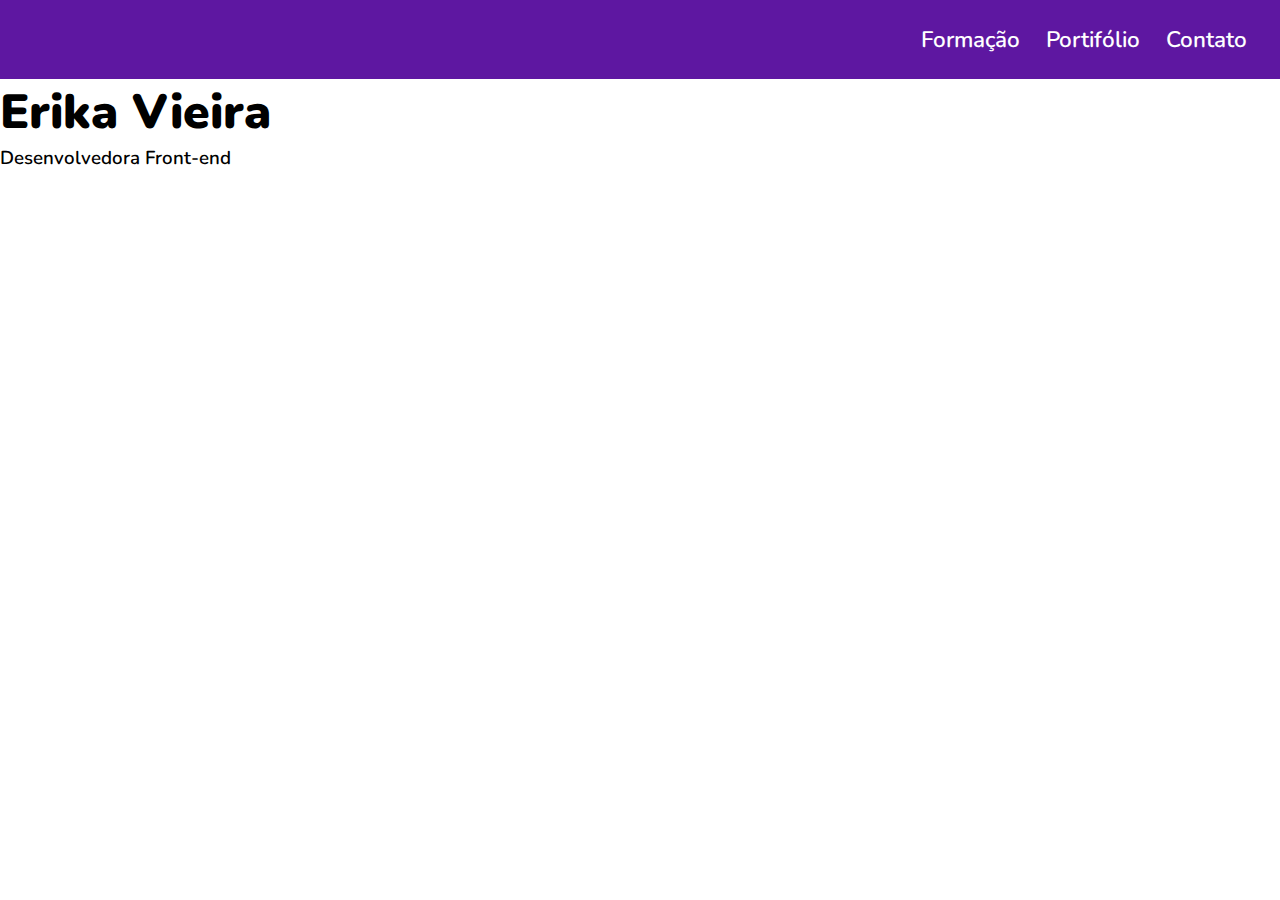
==== index.html @ fc91c20b "insere criacao do projeto" ====
<!DOCTYPE html>
<html lang="pt-br">
<head>
    <meta charset="UTF-8">
    <meta http-equiv="X-UA-Compatible" content="IE=edge">
    <meta name="viewport" content="width=device-width, initial-scale=1.0">
    <link rel="preconnect" href="https://fonts.googleapis.com">
    <link rel="preconnect" href="https://fonts.gstatic.com" crossorigin>
    <link href="https://fonts.googleapis.com/css2?family=Nunito:ital,wght@0,300;0,600;0,900;1,200&display=swap" rel="stylesheet">
    <link rel="stylesheet" href="./style.css">
    <title>Projetinho Final</title>
</head>
<body>
    <header id="menu">
        <ul>
            <li><a href="#formacao">Formação</a></li>
            <li><a href="#portifolio">Portifólio</a></li>
            <li><a href="#contato">Contato</a></li>
        </ul>
    </header>
    <section class="container-perfil" id="perfil">
        <img>
        <h2>Erika Vieira</h2>
        <h3>Desenvolvedora Front-end</h3>
        <div>

        </div>
    </section>
    <section id="formacao">
        
    </section>
    <section id="portifolio">
        
    </section>
    <section id="contato">
        
    </section>
</body>
</html>
---- style.css ----
/*Font Family:  font-family: 'Nunito', sans-serif;  200, 300, 600, 900*/

* {
    box-sizing: border-box;
    margin: 0;
}

#menu {
    padding: 1.5em;
    background-color: rgb(94, 23, 161);
}
#menu ul {
    display: flex;
    justify-content: right;
    align-items: flex-end;
    gap: 0.5em;
}
#menu li {
    list-style: none;
    font-family: 'Nunito', sans-serif;
    font-weight: 600;
    font-size: 1.4em;
}
a {
    text-decoration: none;
    color: white;
    margin: 0.4em;
}
.container-perfil {
    display: flex;
    flex-direction: column;
}
h2 {
    font-size: 3em;
    font-family: 'Nunito', sans-serif;
    font-weight: 900;
}
#perfil h3{
    font-family: 'Nunito', sans-serif;
    font-weight: 600;
}
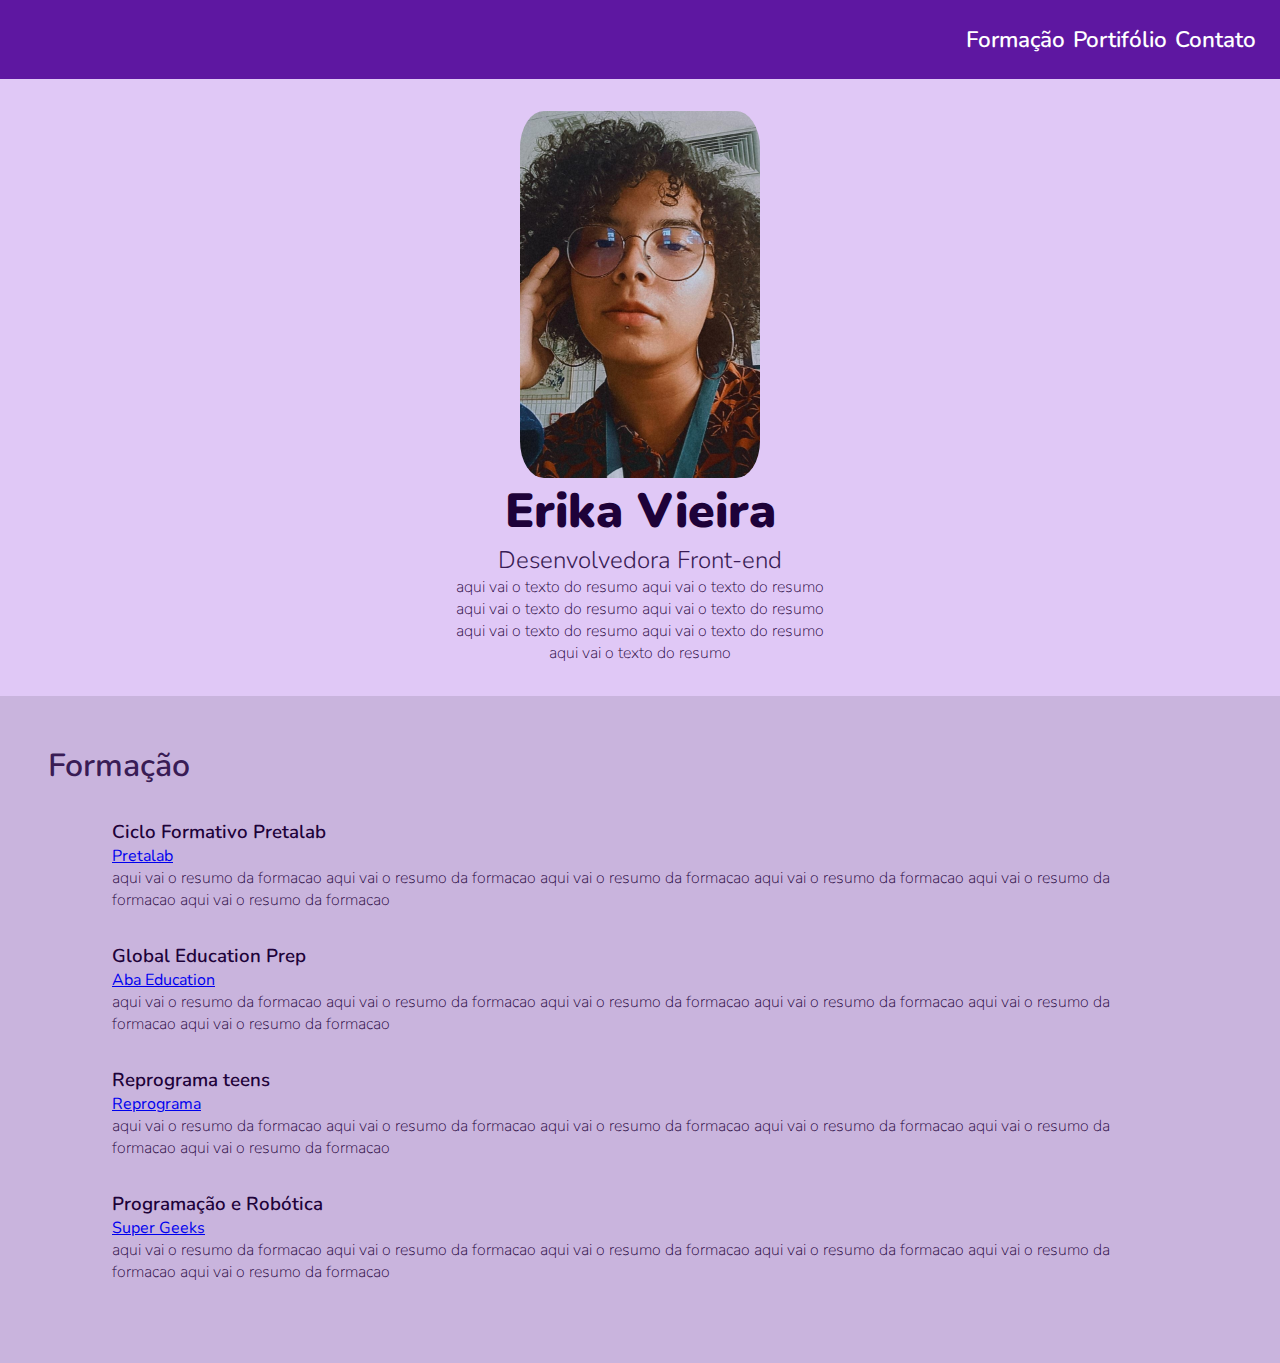
==== commit 24e21681: "add perfil e área de formacoes" ====
--- a/index.html
+++ b/index.html
@@ -19,16 +19,63 @@
         </ul>
     </header>
     <section class="container-perfil" id="perfil">
-        <img>
-        <h2>Erika Vieira</h2>
-        <h3>Desenvolvedora Front-end</h3>
+        <img class="imagem-perfil" src="./assets/imagem-perfil.jpg"/>
+        <h1>Erika Vieira</h1>
+        <h2>Desenvolvedora Front-end</h2>
         <div>
-
+            <p>
+            aqui vai o texto do resumo
+            aqui vai o texto do resumo 
+            aqui vai o texto do resumo 
+            aqui vai o texto do resumo 
+            aqui vai o texto do resumo 
+            aqui vai o texto do resumo 
+            aqui vai o texto do resumo  
+            </p>
         </div>
     </section>
+
     <section id="formacao">
-        
+        <h2>Formação</h2>
+        <div id="container-formacao">
+            <div class="formacoes">
+            <h3>Ciclo Formativo Pretalab</h3>
+            <a href="https://www.pretalab.com/" target="_blank">Pretalab</a>
+            <p>aqui vai o resumo da formacao aqui vai o resumo da formacao
+            aqui vai o resumo da formacao aqui vai o resumo da formacao
+            aqui vai o resumo da formacao aqui vai o resumo da formacao
+            </p>
+            </div>
+
+            <div class="formacoes">
+            <h3>Global Education Prep</h3>
+            <a href="https://www.estudenaaba.com/" target="_blank">Aba Education</a>
+            <p>aqui vai o resumo da formacao aqui vai o resumo da formacao
+            aqui vai o resumo da formacao aqui vai o resumo da formacao
+            aqui vai o resumo da formacao aqui vai o resumo da formacao
+            </p>
+            </div>
+
+            <div class="formacoes">
+            <h3>Reprograma teens</h3>
+            <a href="https://reprograma.com.br/" target="_blank">Reprograma</a>
+            <p>aqui vai o resumo da formacao aqui vai o resumo da formacao
+            aqui vai o resumo da formacao aqui vai o resumo da formacao
+            aqui vai o resumo da formacao aqui vai o resumo da formacao
+            </p>
+            </div>
+
+            <div class="formacoes">
+            <h3>Programação e Robótica</h3>
+            <a href="https://supergeeks.com.br/" target="_blank">Super Geeks</a>
+            <p>aqui vai o resumo da formacao aqui vai o resumo da formacao
+            aqui vai o resumo da formacao aqui vai o resumo da formacao
+            aqui vai o resumo da formacao aqui vai o resumo da formacao
+            </p>
+            </div>
+        </div>
     </section>
+
     <section id="portifolio">
         
     </section>
--- a/style.css
+++ b/style.css
@@ -22,21 +22,61 @@
     font-weight: 600;
     font-size: 1.4em;
 }
-a {
+#menu a {
+    color: white;
     text-decoration: none;
-    color: white;
-    margin: 0.4em;
 }
 .container-perfil {
+    padding: 2em;
     display: flex;
     flex-direction: column;
+    align-items: center;
+    background-color:rgb(224, 200, 246); ;
 }
-h2 {
+.imagem-perfil {
+    border-radius: 10%;
+    width: 15em;
+}
+h1 {
+    color: rgb(30, 2, 57);
     font-size: 3em;
     font-family: 'Nunito', sans-serif;
     font-weight: 900;
 }
-#perfil h3{
+h2{
+    color: rgb(57, 28, 85);
     font-family: 'Nunito', sans-serif;
+    font-weight: 300;
+    font-size: 1.5em;
+}
+#perfil p {
+    font-family:'Nunito', sans-serif;
+    color: rgb(30, 2, 57);
+    font-weight: 200;
+    width: 25em;
+    text-align: center;
+}
+#container-formacao{
+    margin: 2em;
+}
+#formacao{
+    font-family: 'Nunito', sans-serif;
+    background-color:rgb(201, 180, 221); ;
+    padding: 3em;
+}
+#formacao h2 {
     font-weight: 600;
+    font-size: 2em;
+}
+h3 {
+    color: rgb(30, 2, 57);
+    font-weight: 600;
+}
+#formacao p {
+    color: rgb(30, 2, 57);
+    font-weight: 200;
+    font-size: 1em;
+}
+.formacoes {
+    margin: 2em;
 }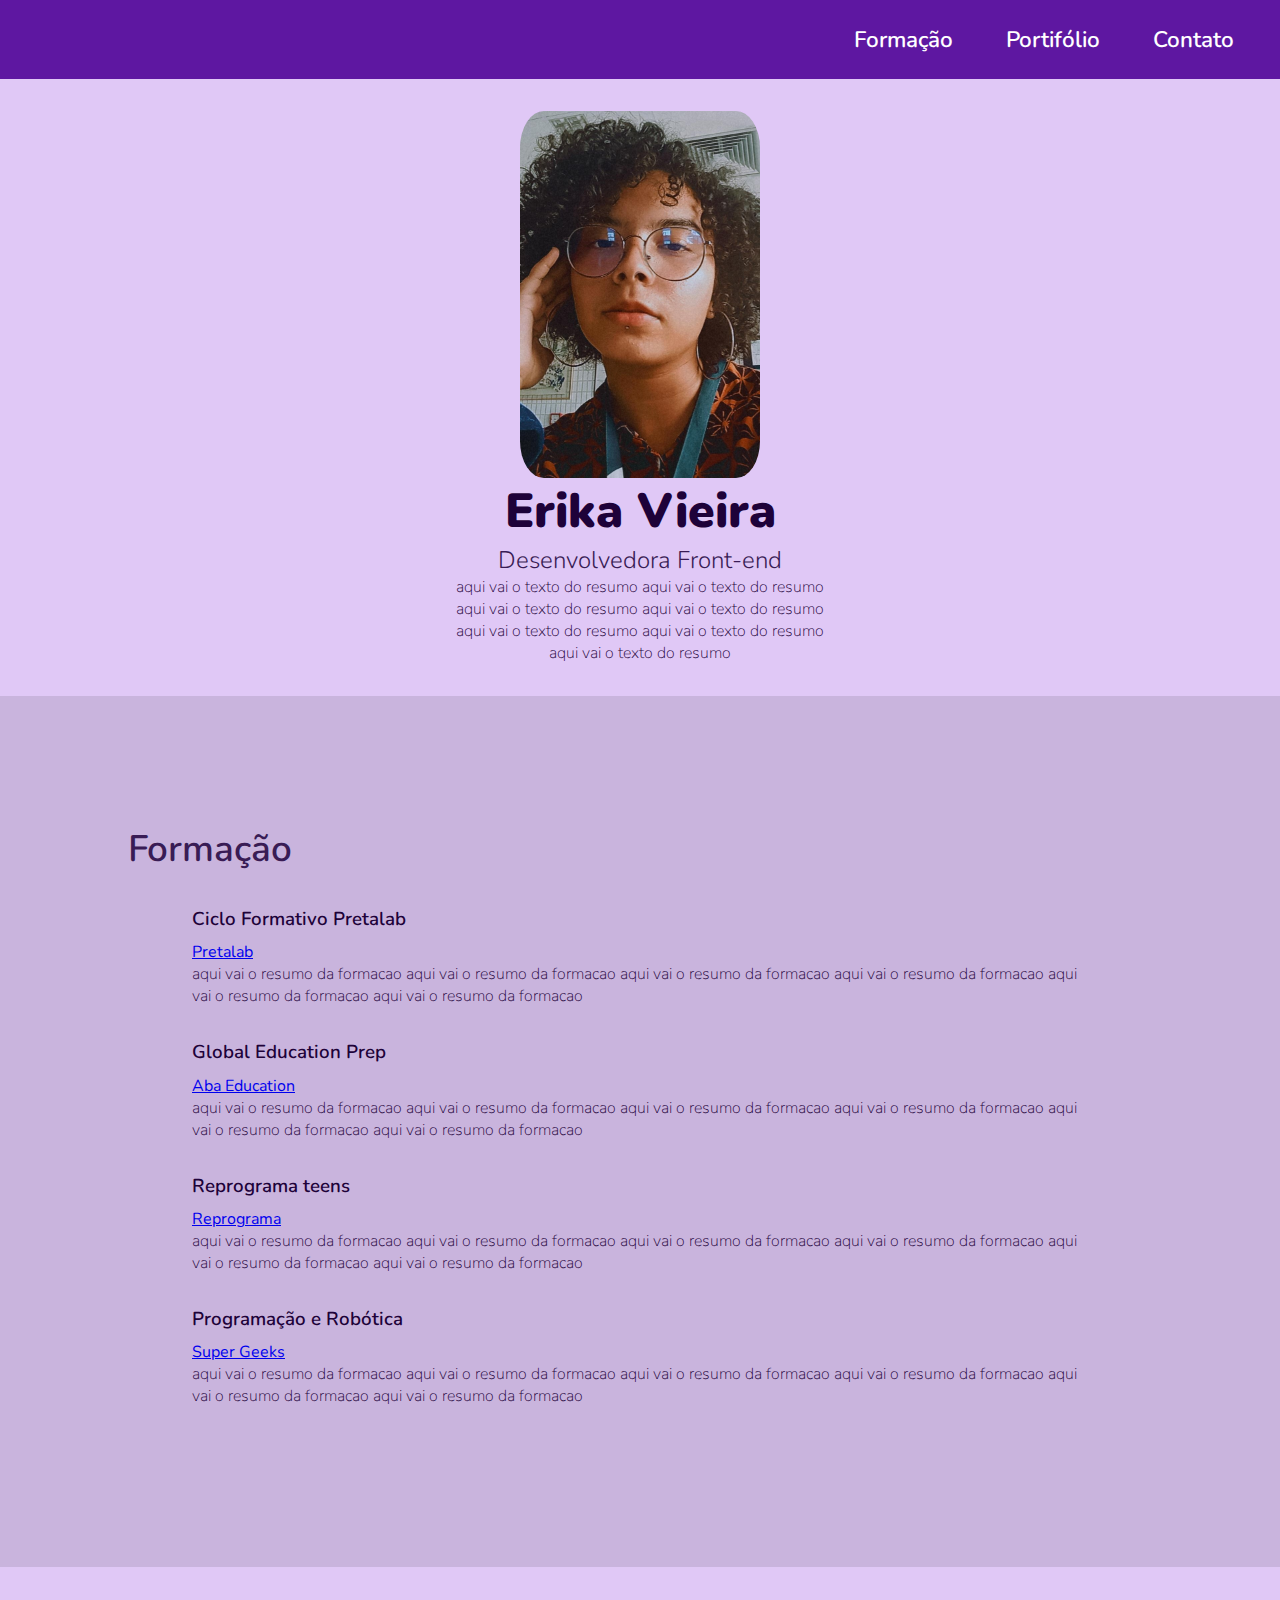
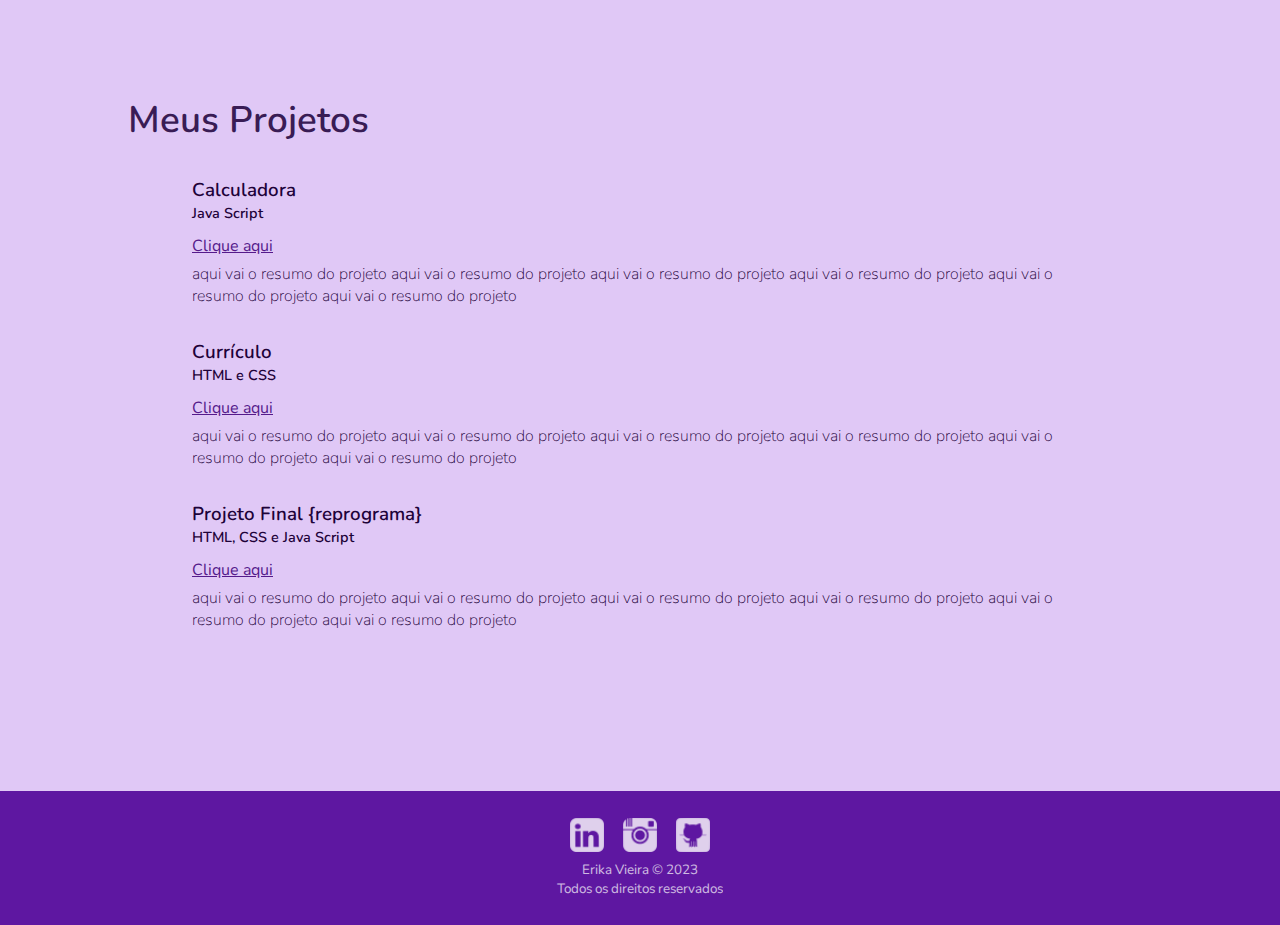
==== commit d3f5afa8: "add area de projetos e redes sociais" ====
--- a/index.html
+++ b/index.html
@@ -77,10 +77,48 @@
     </section>
 
     <section id="portifolio">
-        
+        <h2>Meus Projetos</h2>
+        <div id="container-portifolio">
+            <div class="projetos">
+                <h3>Calculadora</h3>
+                <h4>Java Script</h4>
+                <a href="">Clique aqui</a>
+                <p>aqui vai o resumo do projeto aqui vai o resumo do projeto
+                aqui vai o resumo do projeto aqui vai o resumo do projeto
+                aqui vai o resumo do projeto aqui vai o resumo do projeto
+                </p>
+            </div>
+
+            <div class="projetos">
+                <h3>Currículo</h3>
+                <h4>HTML e CSS</h4>
+                <a href="">Clique aqui</a>
+                <p>aqui vai o resumo do projeto aqui vai o resumo do projeto
+                aqui vai o resumo do projeto aqui vai o resumo do projeto
+                aqui vai o resumo do projeto aqui vai o resumo do projeto
+                </p>
+            </div>
+            <div class="projetos">
+                <h3>Projeto Final {reprograma}</h3>
+                <h4>HTML, CSS e Java Script</h4>
+                <a href="">Clique aqui</a>
+                <p>aqui vai o resumo do projeto aqui vai o resumo do projeto
+                aqui vai o resumo do projeto aqui vai o resumo do projeto
+                aqui vai o resumo do projeto aqui vai o resumo do projeto
+                </p>
+            </div>
+        </div>
     </section>
-    <section id="contato">
-        
-    </section>
+    <footer id="contato">
+        <div id="redes-sociais">
+        <a href="https://www.linkedin.com/in/erika-vieira-312672219/" target="_blank"><img src="./assets/linkedin-6-32.png"></a>
+        <a href="https://www.instagram.com/oxeerika/" target="_blank"><img src="./assets/instagram-32.png"></a>
+        <a href="https://github.com/erikavieiras" target="_blank"><img src="./assets/github-8-32.png"></a>
+        </div>
+        <div id="copyright">
+            <p>Erika Vieira © 2023</p>
+            <p>Todos os direitos reservados</p>
+        </div>
+    </footer>
 </body>
 </html>--- a/style.css
+++ b/style.css
@@ -25,13 +25,14 @@
 #menu a {
     color: white;
     text-decoration: none;
+    margin: 1em;
 }
 .container-perfil {
     padding: 2em;
     display: flex;
     flex-direction: column;
     align-items: center;
-    background-color:rgb(224, 200, 246); ;
+    background-color:rgb(224, 200, 246);
 }
 .imagem-perfil {
     border-radius: 10%;
@@ -62,15 +63,16 @@
 #formacao{
     font-family: 'Nunito', sans-serif;
     background-color:rgb(201, 180, 221); ;
-    padding: 3em;
+    padding: 8em;
 }
 #formacao h2 {
     font-weight: 600;
-    font-size: 2em;
+    font-size: 2.3em;
 }
 h3 {
     color: rgb(30, 2, 57);
     font-weight: 600;
+    margin-bottom: 0.5em;
 }
 #formacao p {
     color: rgb(30, 2, 57);
@@ -79,4 +81,67 @@
 }
 .formacoes {
     margin: 2em;
+}
+#portifolio {
+    font-family: 'Nunito', sans-serif;
+    padding: 8em;
+    background-color:rgb(224, 200, 246);
+}
+#container-portifolio{
+    margin: 2em;
+}
+#portifolio h2 {
+    font-weight: 600;
+    font-size: 2.3em;
+}
+.projetos h3 {
+    margin-bottom: 0;
+}
+h4 {
+    margin-bottom: 0.8em;
+    color: rgb(30, 2, 57);
+    font-weight: 600;
+    font-size: 0.9em;
+}
+#portifolio p {
+    margin-top: 0.4em;
+    color: rgb(30, 2, 57);
+    font-weight: 200;
+    font-size: 1em;
+}
+.projetos {
+    margin: 2em;
+}
+footer {
+    font-family: 'Nunito', sans-serif;
+    font-size: 1.4em;
+    display: flex;
+    padding: 1.2em;
+    background-color: rgb(94, 23, 161);
+}
+#contato {
+    flex-direction: column;
+    align-items: center;
+}
+footer a {
+    margin-bottom: 0.4em;
+    opacity: 80%;
+    margin: 0.3em;
+    color: white;
+    text-decoration: none;
+}
+footer img {
+    width: 1.5em;
+}
+footer a:hover {
+    opacity: 100%;
+    -webkit-transform: scale(1.1);
+    -moz-transform: scale(1.1);
+    -o-transform: scale(1.1);
+}
+#copyright{
+    text-align: center;
+    font-size: 0.6em;
+    opacity: 70%;
+    color: white;
 }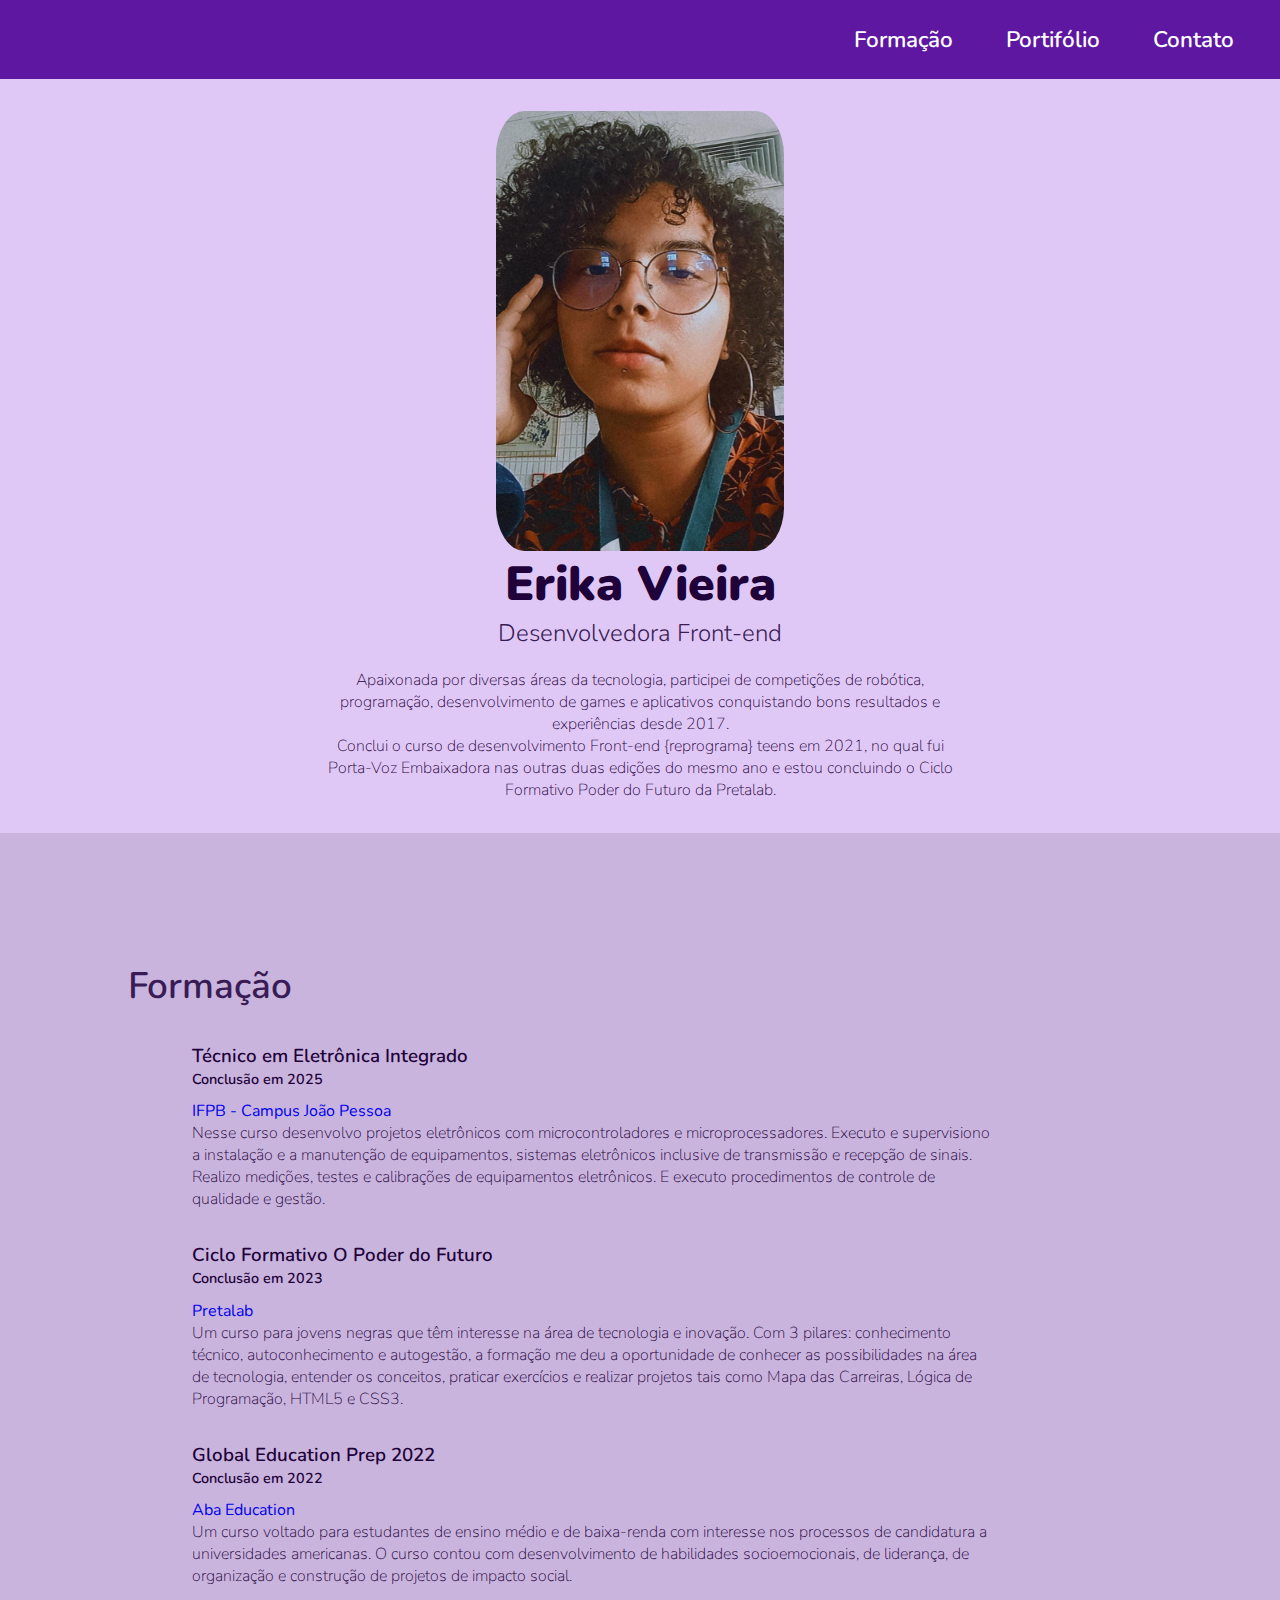
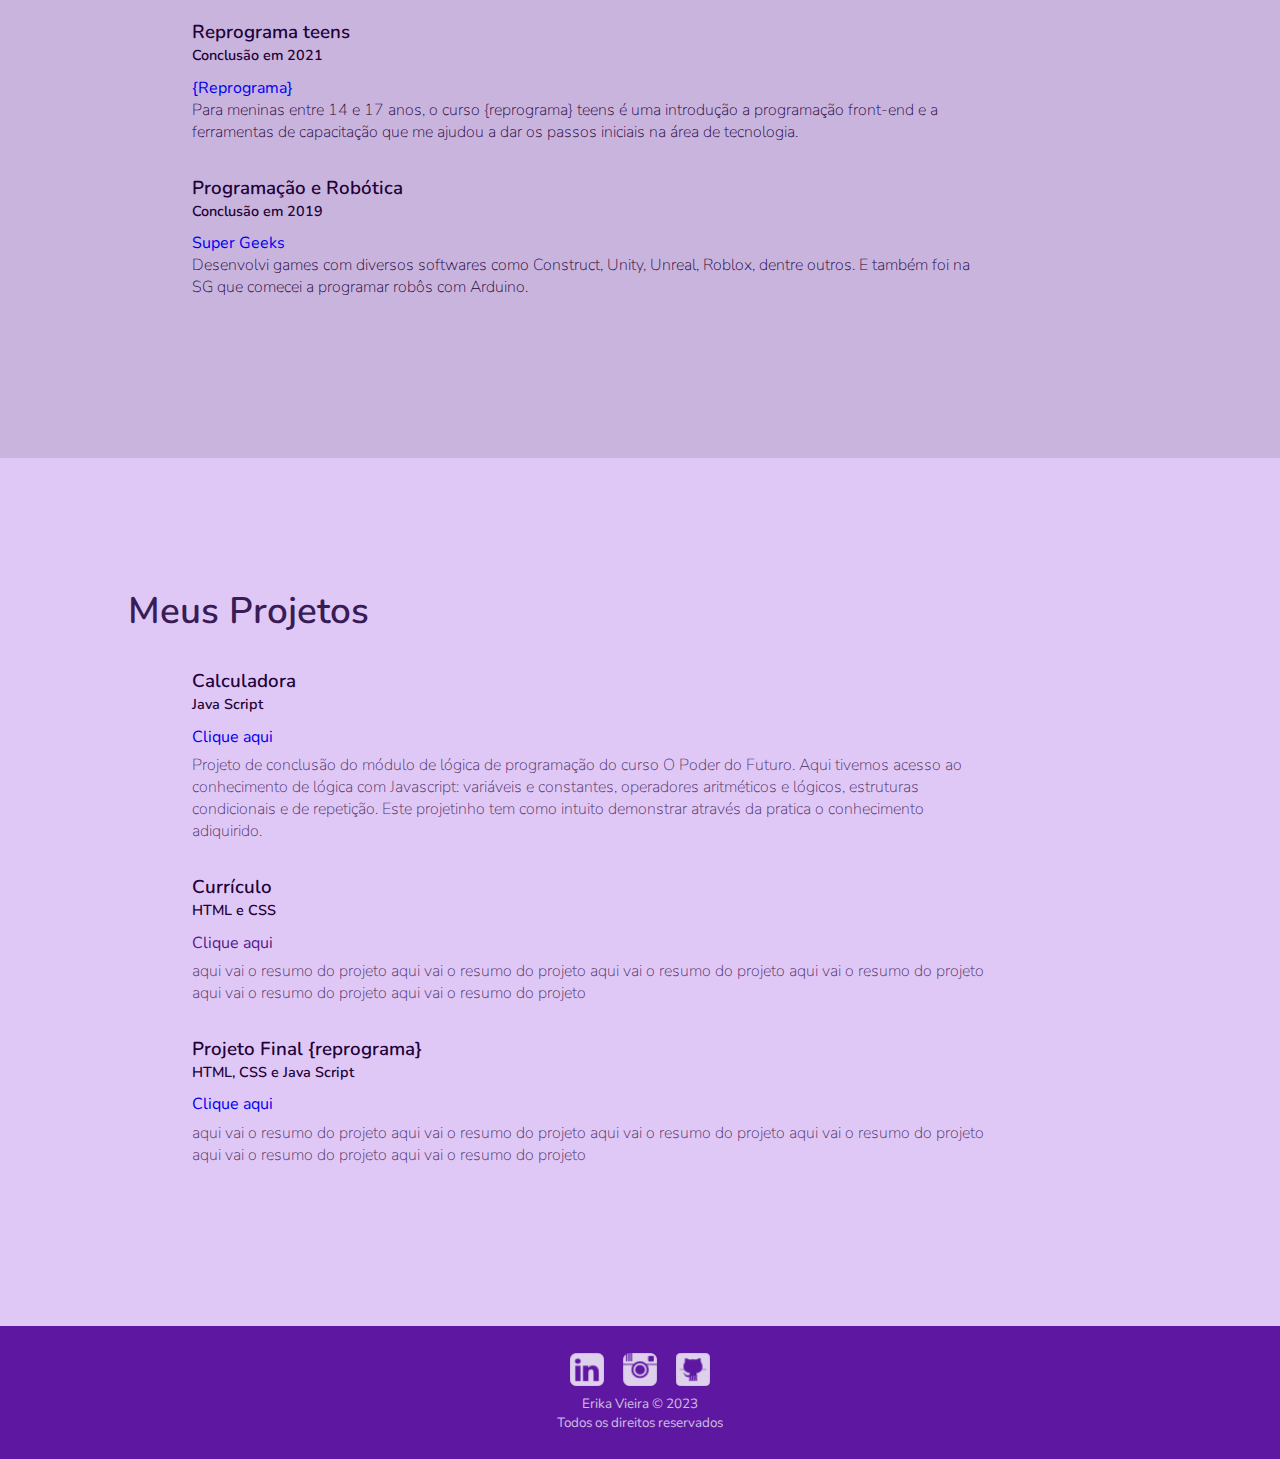
==== commit 8629d2f3: "projeto quase finalizado" ====
--- a/index.html
+++ b/index.html
@@ -8,7 +8,7 @@
     <link rel="preconnect" href="https://fonts.gstatic.com" crossorigin>
     <link href="https://fonts.googleapis.com/css2?family=Nunito:ital,wght@0,300;0,600;0,900;1,200&display=swap" rel="stylesheet">
     <link rel="stylesheet" href="./style.css">
-    <title>Projetinho Final</title>
+    <title>Projetinho Final HTML/CSS</title>
 </head>
 <body>
     <header id="menu">
@@ -24,13 +24,13 @@
         <h2>Desenvolvedora Front-end</h2>
         <div>
             <p>
-            aqui vai o texto do resumo
-            aqui vai o texto do resumo 
-            aqui vai o texto do resumo 
-            aqui vai o texto do resumo 
-            aqui vai o texto do resumo 
-            aqui vai o texto do resumo 
-            aqui vai o texto do resumo  
+                Apaixonada por diversas áreas da tecnologia, participei de competições de robótica, programação, desenvolvimento de games e aplicativos 
+                conquistando bons resultados e experiências desde 2017.
+                <br>
+                Conclui o curso de desenvolvimento Front-end {reprograma} teens em 2021, no qual fui Porta-Voz Embaixadora nas outras duas edições do mesmo ano e
+                estou concluindo o Ciclo Formativo Poder do Futuro da Pretalab.
+                
+                
             </p>
         </div>
     </section>
@@ -39,38 +39,51 @@
         <h2>Formação</h2>
         <div id="container-formacao">
             <div class="formacoes">
-            <h3>Ciclo Formativo Pretalab</h3>
+                <h3>Técnico em Eletrônica Integrado</h3>
+                <h4>Conclusão em 2025</h4>
+                <a href="https://www.ifpb.edu.br/joaopessoa" target="_blank">IFPB - Campus João Pessoa</a>
+                <p> Nesse curso desenvolvo projetos eletrônicos com microcontroladores e microprocessadores. Executo e supervisiono a instalação
+                    e a manutenção de equipamentos, sistemas eletrônicos inclusive de transmissão e recepção de sinais. Realizo medições,
+                    testes e calibrações de equipamentos eletrônicos. E executo procedimentos de controle de qualidade e gestão.
+                    </p>
+                </div>
+
+            <div class="formacoes">
+            <h3>Ciclo Formativo O Poder do Futuro</h3>
+            <h4>Conclusão em 2023</h4>
             <a href="https://www.pretalab.com/" target="_blank">Pretalab</a>
-            <p>aqui vai o resumo da formacao aqui vai o resumo da formacao
-            aqui vai o resumo da formacao aqui vai o resumo da formacao
-            aqui vai o resumo da formacao aqui vai o resumo da formacao
+            <p> Um curso para jovens negras que têm interesse na área de
+                tecnologia e inovação. Com 3 pilares: conhecimento técnico, 
+                autoconhecimento e autogestão, a formação me deu a oportunidade de
+                conhecer as possibilidades na área de tecnologia, entender os conceitos, praticar
+                exercícios e realizar projetos tais como Mapa das Carreiras, Lógica de Programação,
+                HTML5 e CSS3.
             </p>
             </div>
 
             <div class="formacoes">
-            <h3>Global Education Prep</h3>
+            <h3>Global Education Prep 2022</h3>
+            <h4>Conclusão em 2022</h4>
             <a href="https://www.estudenaaba.com/" target="_blank">Aba Education</a>
-            <p>aqui vai o resumo da formacao aqui vai o resumo da formacao
-            aqui vai o resumo da formacao aqui vai o resumo da formacao
-            aqui vai o resumo da formacao aqui vai o resumo da formacao
+            <p>Um curso voltado para estudantes de ensino médio e de baixa-renda com interesse nos processos de candidatura a universidades americanas. O curso 
+                contou com desenvolvimento de habilidades socioemocionais, de liderança, de organização e construção de projetos de impacto social. 
             </p>
             </div>
 
             <div class="formacoes">
             <h3>Reprograma teens</h3>
-            <a href="https://reprograma.com.br/" target="_blank">Reprograma</a>
-            <p>aqui vai o resumo da formacao aqui vai o resumo da formacao
-            aqui vai o resumo da formacao aqui vai o resumo da formacao
-            aqui vai o resumo da formacao aqui vai o resumo da formacao
+            <h4>Conclusão em 2021</h4>
+            <a href="https://reprograma.com.br/" target="_blank">{Reprograma}</a>
+            <p>Para meninas entre 14 e 17 anos, o curso {reprograma} teens é uma introdução a programação front-end e a ferramentas de capacitação que me 
+            ajudou a dar os passos iniciais na área de tecnologia.
             </p>
             </div>
 
             <div class="formacoes">
             <h3>Programação e Robótica</h3>
+            <h4>Conclusão em 2019</h4>
             <a href="https://supergeeks.com.br/" target="_blank">Super Geeks</a>
-            <p>aqui vai o resumo da formacao aqui vai o resumo da formacao
-            aqui vai o resumo da formacao aqui vai o resumo da formacao
-            aqui vai o resumo da formacao aqui vai o resumo da formacao
+            <p>Desenvolvi games com diversos softwares como Construct, Unity, Unreal, Roblox, dentre outros. E também foi na SG que comecei a programar robôs com Arduino.
             </p>
             </div>
         </div>
@@ -82,17 +95,18 @@
             <div class="projetos">
                 <h3>Calculadora</h3>
                 <h4>Java Script</h4>
-                <a href="">Clique aqui</a>
-                <p>aqui vai o resumo do projeto aqui vai o resumo do projeto
-                aqui vai o resumo do projeto aqui vai o resumo do projeto
-                aqui vai o resumo do projeto aqui vai o resumo do projeto
+                <a href="https://erika-projetofinal-pretalab-js.netlify.app/" target="_blank">Clique aqui</a>
+                <p>Projeto de conclusão do módulo de lógica de programação do curso O Poder do Futuro. 
+                    Aqui tivemos acesso ao conhecimento de lógica com Javascript: 
+                    variáveis e constantes, operadores aritméticos e lógicos, estruturas condicionais e de repetição. 
+                    Este projetinho tem como intuito demonstrar através da pratica o conhecimento adiquirido. 
                 </p>
             </div>
 
             <div class="projetos">
                 <h3>Currículo</h3>
                 <h4>HTML e CSS</h4>
-                <a href="">Clique aqui</a>
+                <a href="" target="_blank">Clique aqui</a>
                 <p>aqui vai o resumo do projeto aqui vai o resumo do projeto
                 aqui vai o resumo do projeto aqui vai o resumo do projeto
                 aqui vai o resumo do projeto aqui vai o resumo do projeto
@@ -101,7 +115,7 @@
             <div class="projetos">
                 <h3>Projeto Final {reprograma}</h3>
                 <h4>HTML, CSS e Java Script</h4>
-                <a href="">Clique aqui</a>
+                <a href="https://projeto-final-teens-erika-vieira.netlify.app/" target="_blank">Clique aqui</a>
                 <p>aqui vai o resumo do projeto aqui vai o resumo do projeto
                 aqui vai o resumo do projeto aqui vai o resumo do projeto
                 aqui vai o resumo do projeto aqui vai o resumo do projeto
@@ -111,9 +125,9 @@
     </section>
     <footer id="contato">
         <div id="redes-sociais">
-        <a href="https://www.linkedin.com/in/erika-vieira-312672219/" target="_blank"><img src="./assets/linkedin-6-32.png"></a>
-        <a href="https://www.instagram.com/oxeerika/" target="_blank"><img src="./assets/instagram-32.png"></a>
-        <a href="https://github.com/erikavieiras" target="_blank"><img src="./assets/github-8-32.png"></a>
+        <a href="https://www.linkedin.com/in/erika-vieira-dev" target="_blank"><img src="./assets/linkedin-6-32.png" class="grow"></a>
+        <a href="https://www.instagram.com/oxeerika/" target="_blank"><img src="./assets/instagram-32.png" class="grow"></a>
+        <a href="https://github.com/erikavieiras" target="_blank"><img src="./assets/github-8-32.png" class="grow"></a>
         </div>
         <div id="copyright">
             <p>Erika Vieira © 2023</p>
--- a/style.css
+++ b/style.css
@@ -36,7 +36,7 @@
 }
 .imagem-perfil {
     border-radius: 10%;
-    width: 15em;
+    width: 18em;
 }
 h1 {
     color: rgb(30, 2, 57);
@@ -49,12 +49,13 @@
     font-family: 'Nunito', sans-serif;
     font-weight: 300;
     font-size: 1.5em;
+    margin-bottom: 0.8em;
 }
 #perfil p {
     font-family:'Nunito', sans-serif;
     color: rgb(30, 2, 57);
     font-weight: 200;
-    width: 25em;
+    width: 40em;
     text-align: center;
 }
 #container-formacao{
@@ -72,15 +73,18 @@
 h3 {
     color: rgb(30, 2, 57);
     font-weight: 600;
-    margin-bottom: 0.5em;
 }
 #formacao p {
     color: rgb(30, 2, 57);
     font-weight: 200;
     font-size: 1em;
+    width: 50em;
 }
 .formacoes {
     margin: 2em;
+}
+ a {
+    text-decoration: none;
 }
 #portifolio {
     font-family: 'Nunito', sans-serif;
@@ -107,10 +111,13 @@
     margin-top: 0.4em;
     color: rgb(30, 2, 57);
     font-weight: 200;
-    font-size: 1em;
+    font-size: 1em;    opacity: 80%;
 }
 .projetos {
     margin: 2em;
+}
+.projetos p {
+    width: 50em;
 }
 footer {
     font-family: 'Nunito', sans-serif;
@@ -125,7 +132,6 @@
 }
 footer a {
     margin-bottom: 0.4em;
-    opacity: 80%;
     margin: 0.3em;
     color: white;
     text-decoration: none;
@@ -133,12 +139,18 @@
 footer img {
     width: 1.5em;
 }
-footer a:hover {
+.grow:hover {
     opacity: 100%;
-    -webkit-transform: scale(1.1);
-    -moz-transform: scale(1.1);
-    -o-transform: scale(1.1);
+    transform: scale(1.1);
 }
+
+.grow {
+    opacity: 80%;
+    transition: all 0.2s ease-in-out;
+  }
+  .grow:active {
+    transform: scale(1.1);
+  }
 #copyright{
     text-align: center;
     font-size: 0.6em;
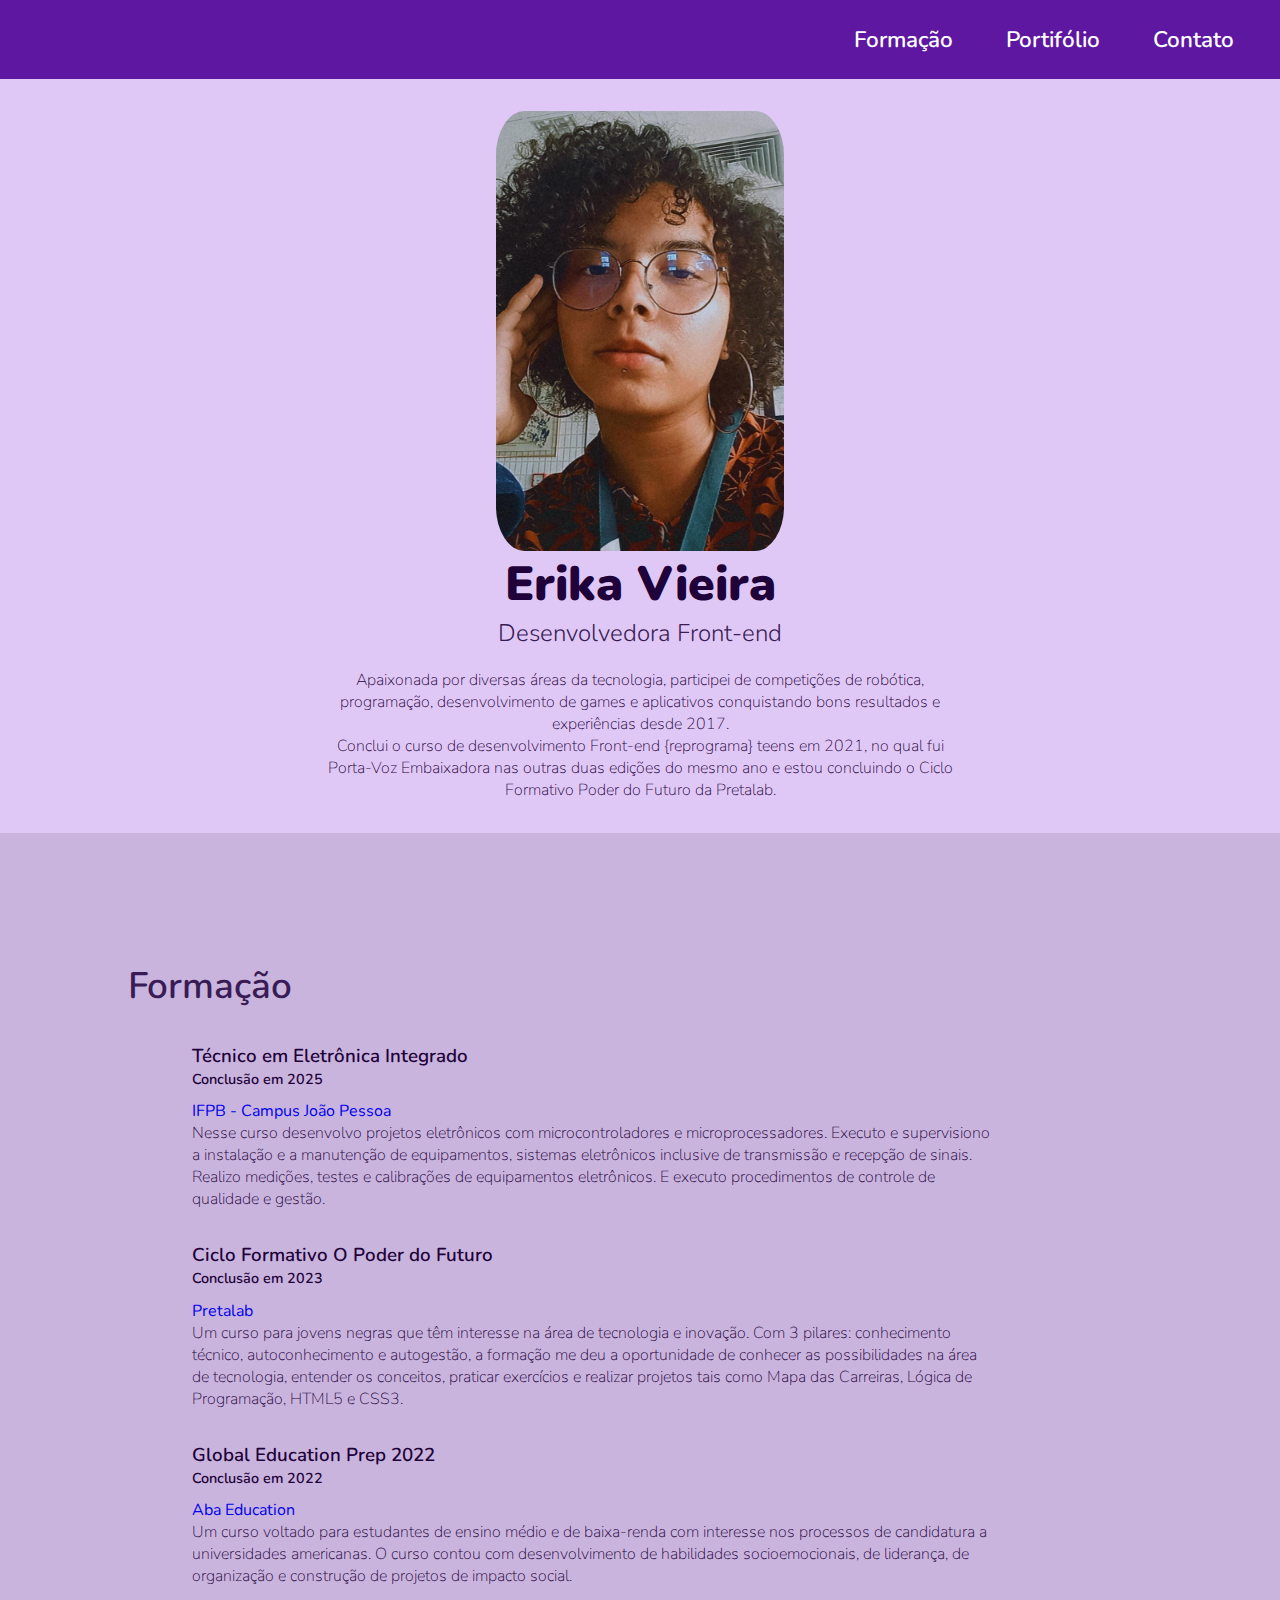
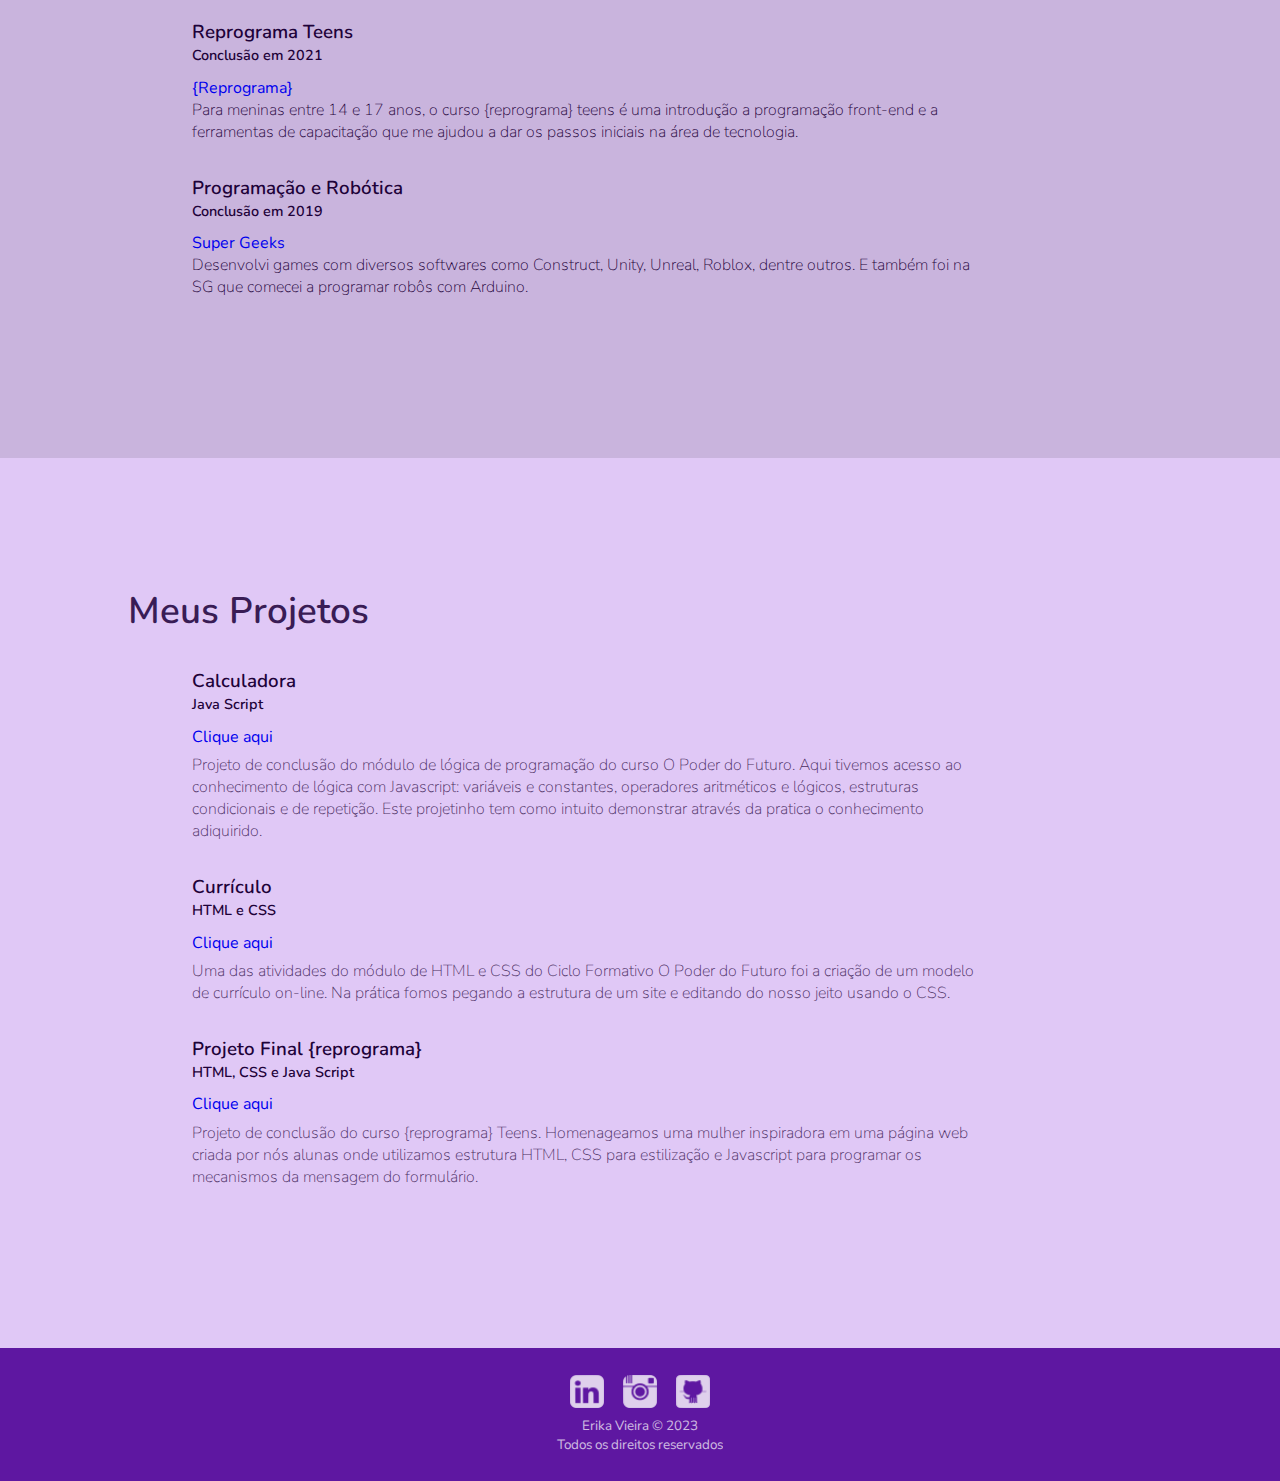
==== commit 2512b130: "add Readme e finaliza o projeto" ====
--- a/index.html
+++ b/index.html
@@ -8,7 +8,7 @@
     <link rel="preconnect" href="https://fonts.gstatic.com" crossorigin>
     <link href="https://fonts.googleapis.com/css2?family=Nunito:ital,wght@0,300;0,600;0,900;1,200&display=swap" rel="stylesheet">
     <link rel="stylesheet" href="./style.css">
-    <title>Projetinho Final HTML/CSS</title>
+    <title>Projeto Final Pretalab HTML/CSS</title>
 </head>
 <body>
     <header id="menu">
@@ -26,12 +26,13 @@
             <p>
                 Apaixonada por diversas áreas da tecnologia, participei de competições de robótica, programação, desenvolvimento de games e aplicativos 
                 conquistando bons resultados e experiências desde 2017.
-                <br>
+            </p>
+            <p>
                 Conclui o curso de desenvolvimento Front-end {reprograma} teens em 2021, no qual fui Porta-Voz Embaixadora nas outras duas edições do mesmo ano e
                 estou concluindo o Ciclo Formativo Poder do Futuro da Pretalab.
+            </p>  
                 
-                
-            </p>
+            
         </div>
     </section>
 
@@ -71,7 +72,7 @@
             </div>
 
             <div class="formacoes">
-            <h3>Reprograma teens</h3>
+            <h3>Reprograma Teens</h3>
             <h4>Conclusão em 2021</h4>
             <a href="https://reprograma.com.br/" target="_blank">{Reprograma}</a>
             <p>Para meninas entre 14 e 17 anos, o curso {reprograma} teens é uma introdução a programação front-end e a ferramentas de capacitação que me 
@@ -106,19 +107,20 @@
             <div class="projetos">
                 <h3>Currículo</h3>
                 <h4>HTML e CSS</h4>
-                <a href="" target="_blank">Clique aqui</a>
-                <p>aqui vai o resumo do projeto aqui vai o resumo do projeto
-                aqui vai o resumo do projeto aqui vai o resumo do projeto
-                aqui vai o resumo do projeto aqui vai o resumo do projeto
+                <a href="https://erika-vieira-curriculo.netlify.app/" target="_blank">Clique aqui</a>
+                <p>Uma das atividades do módulo de HTML e CSS do Ciclo Formativo O Poder do Futuro foi a 
+                    criação de um modelo de currículo on-line. Na prática fomos pegando a estrutura de um site 
+                    e editando do nosso jeito usando o CSS.
                 </p>
             </div>
             <div class="projetos">
                 <h3>Projeto Final {reprograma}</h3>
                 <h4>HTML, CSS e Java Script</h4>
                 <a href="https://projeto-final-teens-erika-vieira.netlify.app/" target="_blank">Clique aqui</a>
-                <p>aqui vai o resumo do projeto aqui vai o resumo do projeto
-                aqui vai o resumo do projeto aqui vai o resumo do projeto
-                aqui vai o resumo do projeto aqui vai o resumo do projeto
+                <p>Projeto de conclusão do curso {reprograma} Teens. 
+                    Homenageamos uma mulher inspiradora em uma página web criada por nós alunas onde
+                    utilizamos estrutura HTML, CSS para estilização e Javascript para programar os mecanismos
+                    da mensagem do formulário.
                 </p>
             </div>
         </div>
